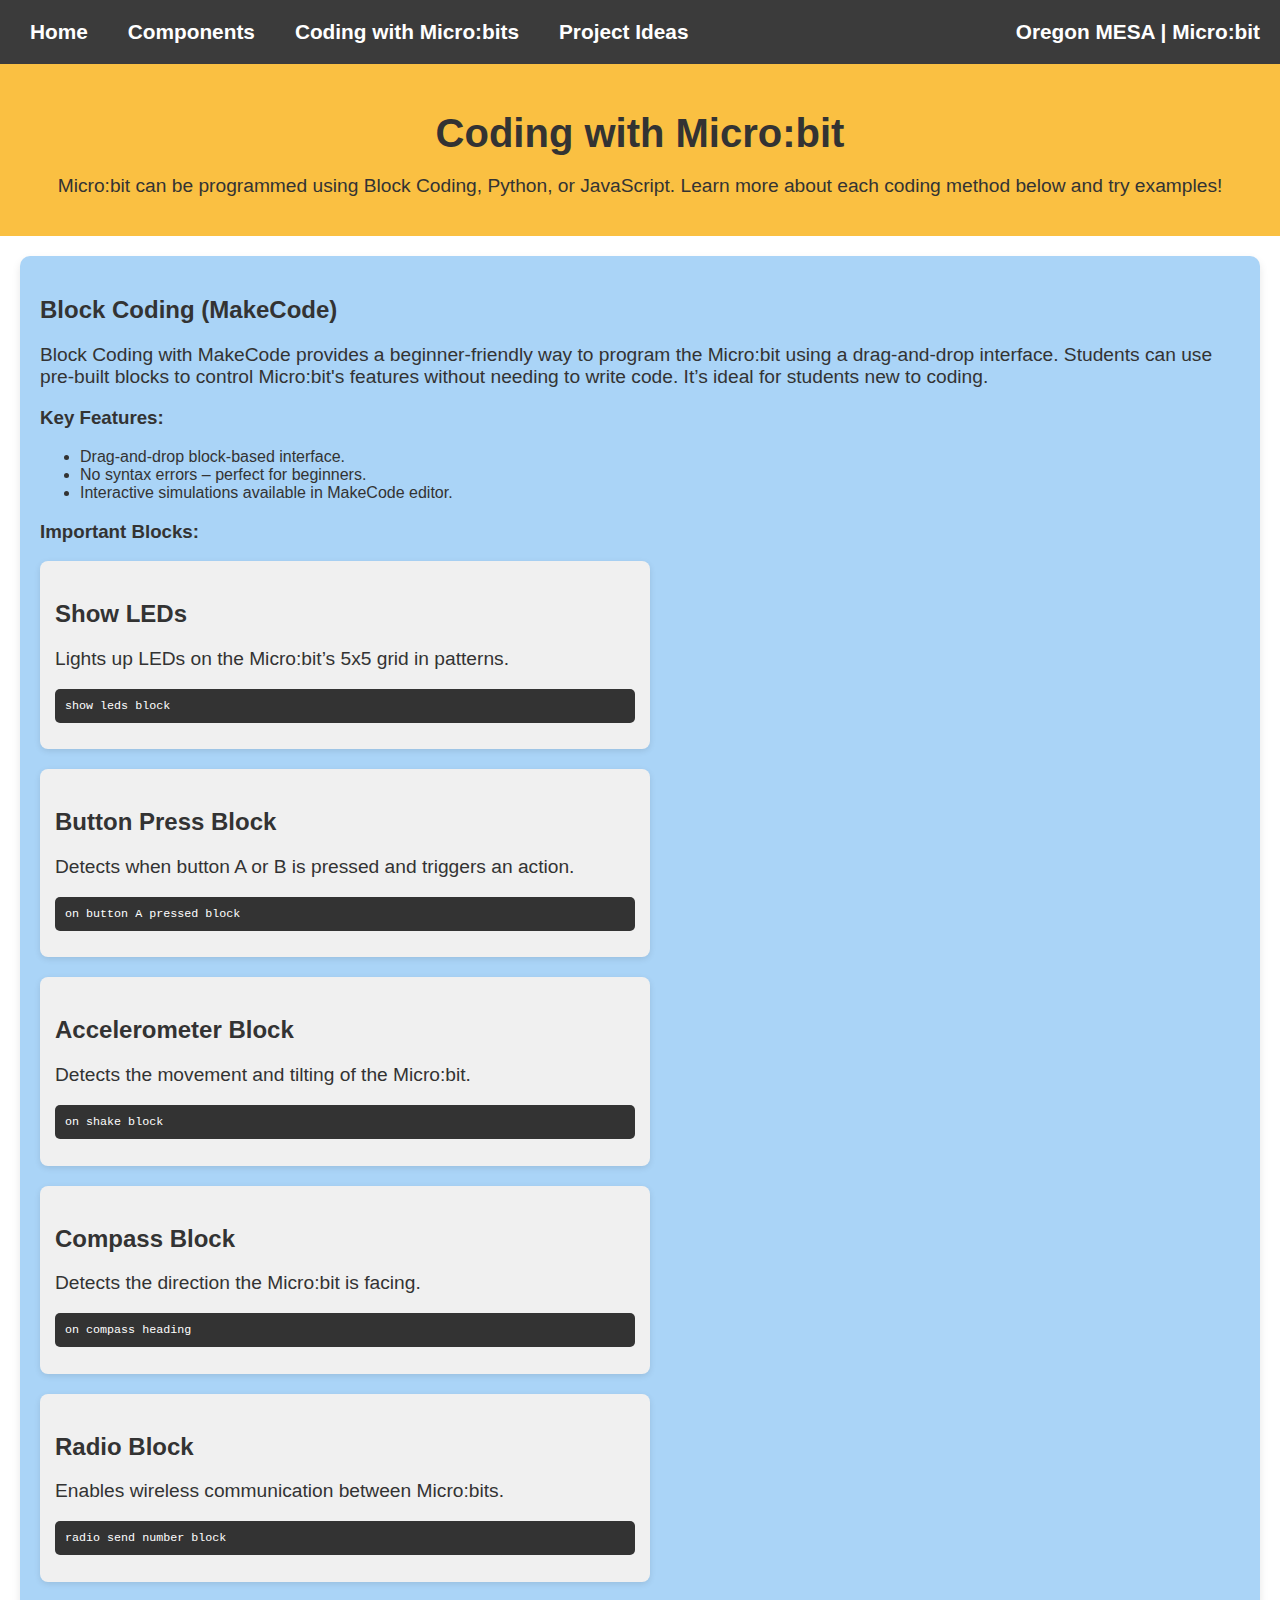
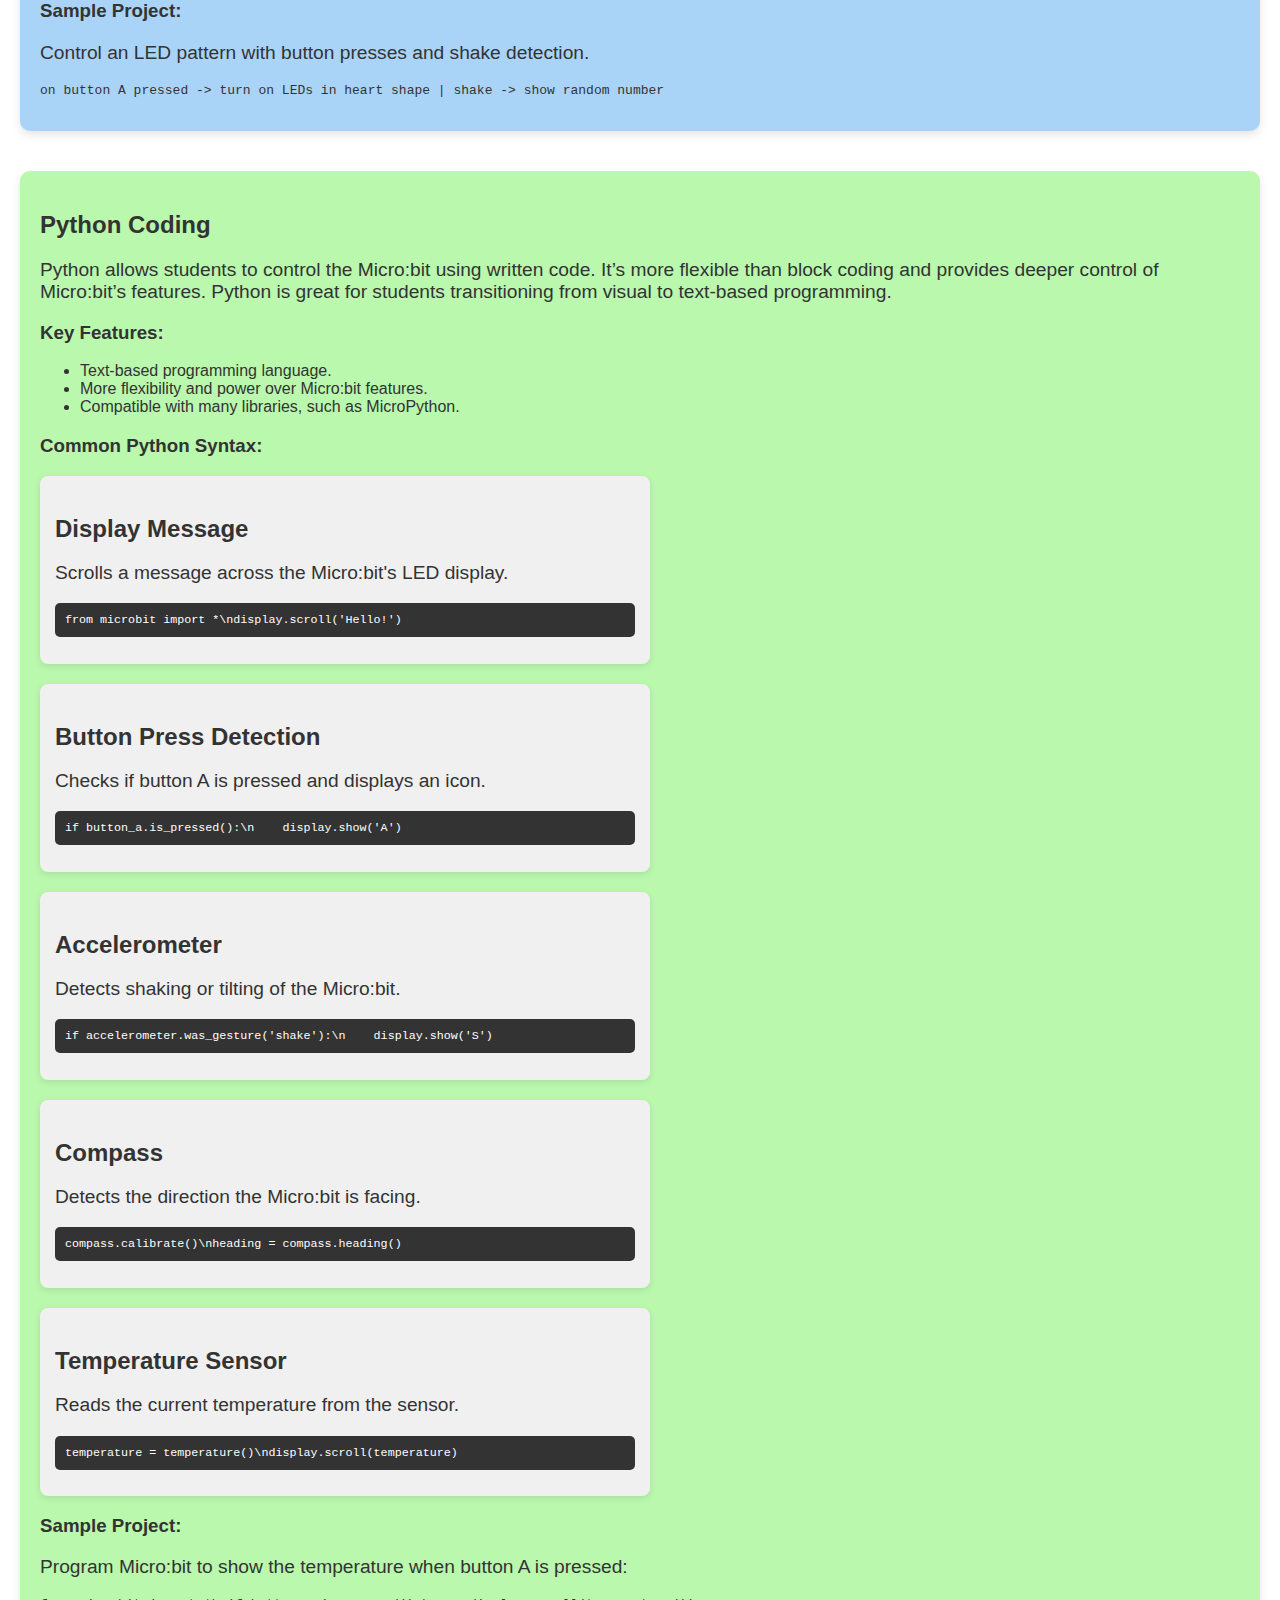
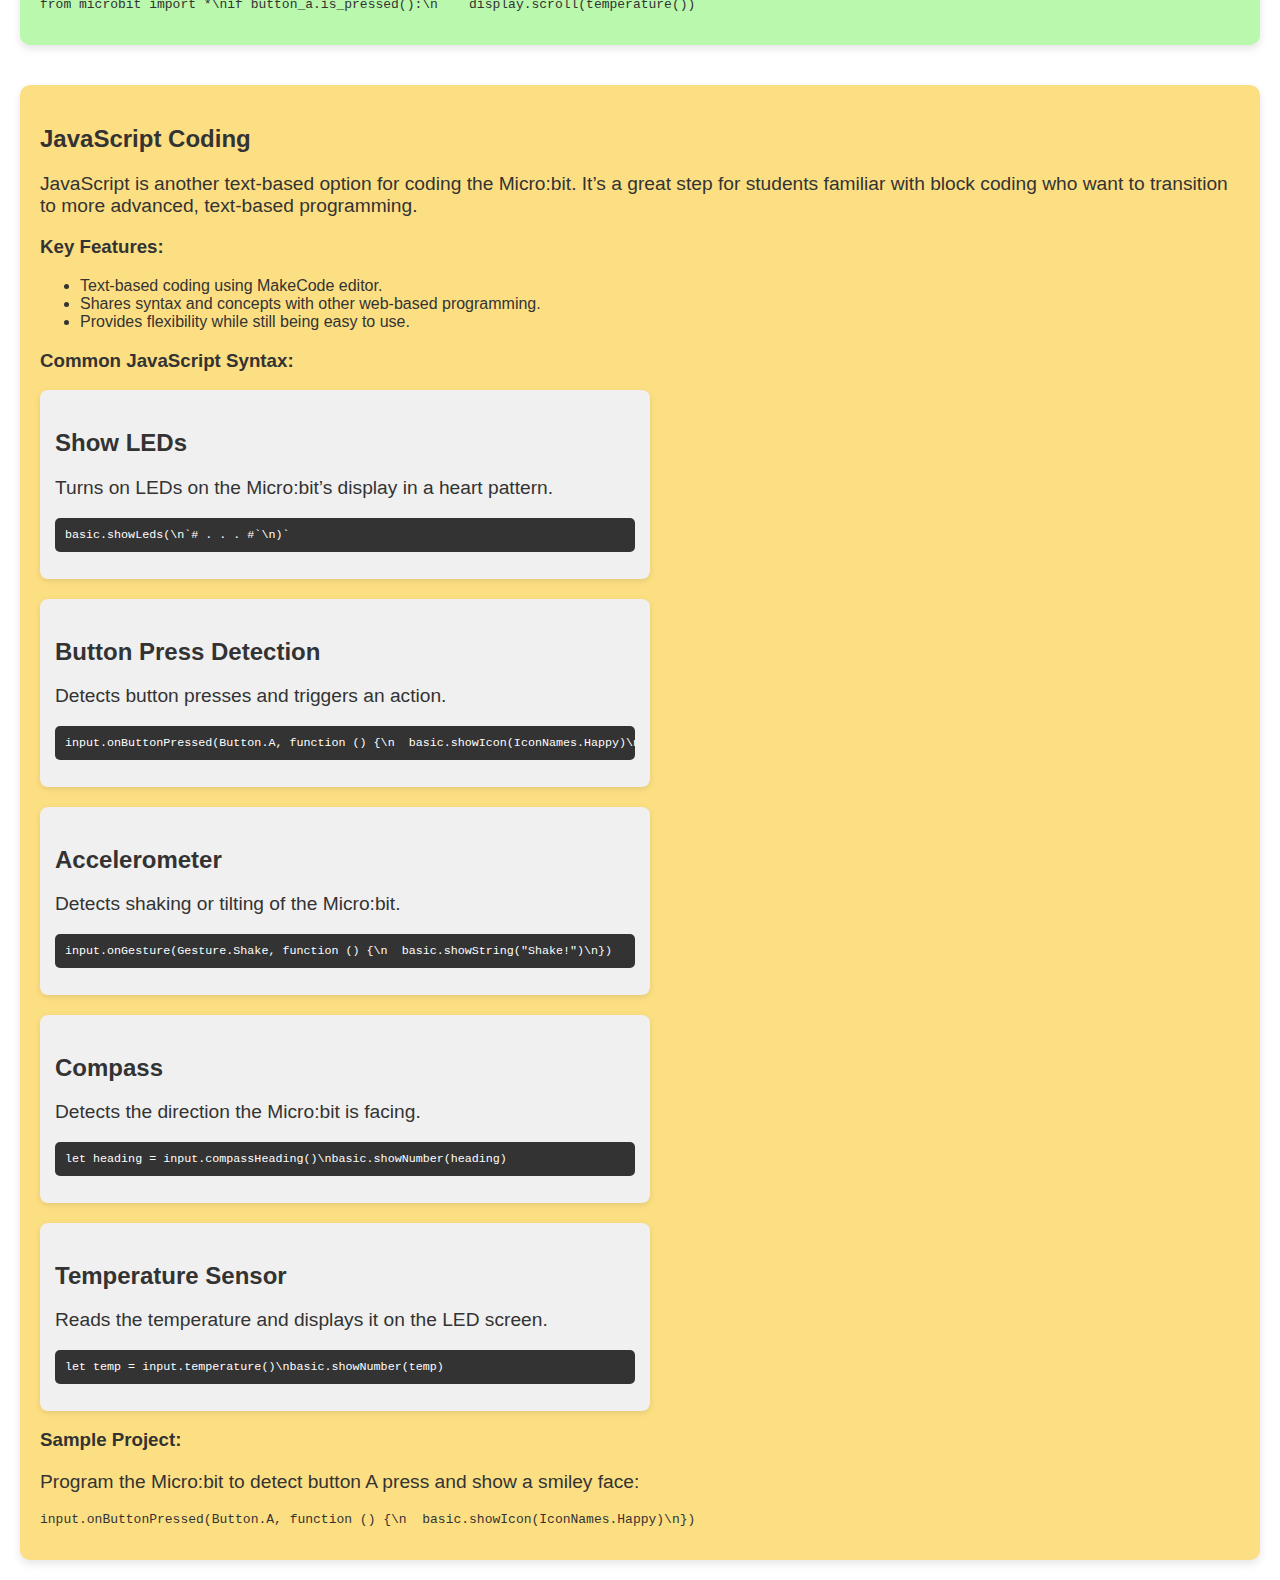
==== coding.html @ dca7b8fa "Version-1 microbit website release" ====
<!DOCTYPE html>
<html lang="en">
<head>
    <meta charset="UTF-8">
    <meta name="viewport" content="width=device-width, initial-scale=1.0">
    <title>Micro:bit Coding</title>
    <link rel="stylesheet" href="styles/style.css">
</head>
<body>

    <!-- Navigation Bar -->
    <nav>
        <ul>
            <li><a href="index.html">Home</a></li>
            <li><a href="components.html">Components</a></li>
            <li><a href="coding.html">Coding with Micro:bits</a></li>
            <li><a href="projects.html">Project Ideas</a></li>
        </ul>
        <div class="brand">
            <span>Oregon MESA | Micro:bit</span>
        </div>
    </nav>

    <!-- Hero Section for Coding Introduction -->
    <header class="coding-hero">
        <h1>Coding with Micro:bit</h1>
        <p>Micro:bit can be programmed using Block Coding, Python, or JavaScript. Learn more about each coding method below and try examples!</p>
    </header>

    <!-- Coding Sections -->
    <section id="coding-sections">

        <!-- Block Coding Section -->
        <div class="coding-section block-coding">
            <h2>Block Coding (MakeCode)</h2>
            <p>Block Coding with MakeCode provides a beginner-friendly way to program the Micro:bit using a drag-and-drop interface. Students can use pre-built blocks to control Micro:bit's features without needing to write code. It’s ideal for students new to coding.</p>
            <h3>Key Features:</h3>
            <ul>
                <li>Drag-and-drop block-based interface.</li>
                <li>No syntax errors – perfect for beginners.</li>
                <li>Interactive simulations available in MakeCode editor.</li>
            </ul>
            <h3>Important Blocks:</h3>
            <div class="syntax-examples">
                <div class="syntax-card">
                    <h3>Show LEDs</h3>
                    <p>Lights up LEDs on the Micro:bit’s 5x5 grid in patterns.</p>
                    <pre><code>show leds block</code></pre>
                </div>
                <div class="syntax-card">
                    <h3>Button Press Block</h3>
                    <p>Detects when button A or B is pressed and triggers an action.</p>
                    <pre><code>on button A pressed block</code></pre>
                </div>
                <div class="syntax-card">
                    <h3>Accelerometer Block</h3>
                    <p>Detects the movement and tilting of the Micro:bit.</p>
                    <pre><code>on shake block</code></pre>
                </div>
                <div class="syntax-card">
                    <h3>Compass Block</h3>
                    <p>Detects the direction the Micro:bit is facing.</p>
                    <pre><code>on compass heading</code></pre>
                </div>
                <div class="syntax-card">
                    <h3>Radio Block</h3>
                    <p>Enables wireless communication between Micro:bits.</p>
                    <pre><code>radio send number block</code></pre>
                </div>
            </div>
            <h3>Sample Project:</h3>
            <p>Control an LED pattern with button presses and shake detection.</p>
            <pre><code>on button A pressed -> turn on LEDs in heart shape | shake -> show random number</code></pre>
        </div>

        <!-- Python Section -->
        <div class="coding-section python-coding">
            <h2>Python Coding</h2>
            <p>Python allows students to control the Micro:bit using written code. It’s more flexible than block coding and provides deeper control of Micro:bit’s features. Python is great for students transitioning from visual to text-based programming.</p>
            <h3>Key Features:</h3>
            <ul>
                <li>Text-based programming language.</li>
                <li>More flexibility and power over Micro:bit features.</li>
                <li>Compatible with many libraries, such as MicroPython.</li>
            </ul>
            <h3>Common Python Syntax:</h3>
            <div class="syntax-examples">
                <div class="syntax-card">
                    <h3>Display Message</h3>
                    <p>Scrolls a message across the Micro:bit's LED display.</p>
                    <pre><code>from microbit import *\ndisplay.scroll('Hello!')</code></pre>
                </div>
                <div class="syntax-card">
                    <h3>Button Press Detection</h3>
                    <p>Checks if button A is pressed and displays an icon.</p>
                    <pre><code>if button_a.is_pressed():\n    display.show('A')</code></pre>
                </div>
                <div class="syntax-card">
                    <h3>Accelerometer</h3>
                    <p>Detects shaking or tilting of the Micro:bit.</p>
                    <pre><code>if accelerometer.was_gesture('shake'):\n    display.show('S')</code></pre>
                </div>
                <div class="syntax-card">
                    <h3>Compass</h3>
                    <p>Detects the direction the Micro:bit is facing.</p>
                    <pre><code>compass.calibrate()\nheading = compass.heading()</code></pre>
                </div>
                <div class="syntax-card">
                    <h3>Temperature Sensor</h3>
                    <p>Reads the current temperature from the sensor.</p>
                    <pre><code>temperature = temperature()\ndisplay.scroll(temperature)</code></pre>
                </div>
            </div>
            <h3>Sample Project:</h3>
            <p>Program Micro:bit to show the temperature when button A is pressed:</p>
            <pre><code>from microbit import *\nif button_a.is_pressed():\n    display.scroll(temperature())</code></pre>
        </div>

        <!-- JavaScript Section -->
        <div class="coding-section js-coding">
            <h2>JavaScript Coding</h2>
            <p>JavaScript is another text-based option for coding the Micro:bit. It’s a great step for students familiar with block coding who want to transition to more advanced, text-based programming.</p>
            <h3>Key Features:</h3>
            <ul>
                <li>Text-based coding using MakeCode editor.</li>
                <li>Shares syntax and concepts with other web-based programming.</li>
                <li>Provides flexibility while still being easy to use.</li>
            </ul>
            <h3>Common JavaScript Syntax:</h3>
            <div class="syntax-examples">
                <div class="syntax-card">
                    <h3>Show LEDs</h3>
                    <p>Turns on LEDs on the Micro:bit’s display in a heart pattern.</p>
                    <pre><code>basic.showLeds(\n`# . . . #`\n)`</code></pre>
                </div>
                <div class="syntax-card">
                    <h3>Button Press Detection</h3>
                    <p>Detects button presses and triggers an action.</p>
                    <pre><code>input.onButtonPressed(Button.A, function () {\n  basic.showIcon(IconNames.Happy)\n})</code></pre>
                </div>
                <div class="syntax-card">
                    <h3>Accelerometer</h3>
                    <p>Detects shaking or tilting of the Micro:bit.</p>
                    <pre><code>input.onGesture(Gesture.Shake, function () {\n  basic.showString("Shake!")\n})</code></pre>
                </div>
                <div class="syntax-card">
                    <h3>Compass</h3>
                    <p>Detects the direction the Micro:bit is facing.</p>
                    <pre><code>let heading = input.compassHeading()\nbasic.showNumber(heading)</code></pre>
                </div>
                <div class="syntax-card">
                    <h3>Temperature Sensor</h3>
                    <p>Reads the temperature and displays it on the LED screen.</p>
                    <pre><code>let temp = input.temperature()\nbasic.showNumber(temp)</code></pre>
                </div>
            </div>
            <h3>Sample Project:</h3>
            <p>Program the Micro:bit to detect button A press and show a smiley face:</p>
            <pre><code>input.onButtonPressed(Button.A, function () {\n  basic.showIcon(IconNames.Happy)\n})</code></pre>
        </div>

    </section>

    <script src="scripts/script.js"></script>
</body>
</html>
---- styles/style.css ----
/* Global Styles */
body {
    font-family: 'Comic Sans MS', sans-serif;
    /* background-image: url('images/background-image.jpg');
    background-size: cover; */
    background-position: center;
    background-attachment: fixed; /* Ensure background stays in place while scrolling */
    margin: 0;
    padding: 0;
    color: #333;
}

.background-image {
    background-image: url('images/background-image.jpg');
    background-size: cover;
    background-position: center;
    background-repeat: no-repeat;
    background-attachment: fixed;
    width: 100%;
    height: 100vh;
    position: absolute;
    top: 0;
    left: 0;
    z-index: -1;
    opacity: 0.7; /* Make the background image slightly transparent */
}


/* Navigation Bar Styles */
nav {
    background-color: #3b3b3b;
    padding: 20px;
    display: flex;
    justify-content: space-between;
    align-items: center;
}

nav ul {
    list-style: none;
    margin: 0;
    padding: 0;
    display: flex;
}

nav ul li {
    margin-right: 20px;
}

nav ul li a {
    color: rgb(255, 255, 255);
    text-decoration: none;
    font-weight: bold;
    padding: 10px;
    font-size: 1.3em;
}

nav ul li a:hover {
    background-color: rgb(131, 132, 134);
    border-radius: 5px;
}

.brand {
    color: white;
    font-weight: bold;
    font-size: 1.3em;
}

/* Slideshow container */
.slideshow-container {
    position: relative;
    max-width: 100%;
    height: 400px;
    margin: auto;
    overflow: hidden; /* Hide overflow for scrolling effect */
    background-color: #000;
}

.mySlides {
    display: none; /* Hide all slides initially */
    position: absolute;
    width: 100%;
    height: 100%;
    transition: transform 1s ease; /* Smooth sliding transition */
}

.mySlides img {
    width: 100%;
    height: 100%;
    object-fit: cover;
}

.text {
    color: white;
    font-size: 2em;
    position: absolute;
    bottom: 40px;
    left: 20px;
    z-index: 10;
}

/* Dot indicators */
.dot {
    height: 15px;
    width: 15px;
    margin: 0 2px;
    background-color: #bbb;
    border-radius: 50%;
    display: inline-block;
    transition: background-color 0.6s ease;
}

.active {
    background-color: #717171;
}

/* Zig-Zag Card Style */
#microbit-info {
    padding: 50px 20px;
}

.info-card {
    display: flex;
    justify-content: space-between;
    align-items: center;
    background-color: #fff;
    box-shadow: 0 4px 8px rgba(0, 0, 0, 0.1);
    margin: 40px auto;
    padding: 30px;
    background-color: #f37019;
    border-radius: 10px;
    transition: transform 0.3s ease, box-shadow 0.3s ease;
    width: 60%; /* Reduce the width of the cards */
    max-width: 1200px;
}

.info-card:hover {
    transform: translateY(-10px);
    box-shadow: 0 8px 16px rgba(0, 0, 0, 0.2);
}

/* Alternate Layout for Zig-Zag Effect */
.zigzag-left .info-image {
    order: 1;
}

.zigzag-right .info-image {
    order: 2;
}

.info-image img {
    width: 300px;
    height: auto;
    border-radius: 10px;
    box-shadow: 0 4px 8px rgba(0, 0, 0, 0.1);
}

.info-text {
    flex: 1;
    padding: 0 20px;
}

.info-text h2 {
    font-family: 'Pacifico', cursive;
    font-size: 2.2em;
    color: #fcfcfc;
    margin-bottom: 10px;
}

.info-text p {
    font-size: 1.5em;
    color: #fffbfb;
    line-height: 1.5em;
}

/* Responsive Design */
@media (max-width: 768px) {
    .info-card {
        flex-direction: column;
        text-align: center;
    }

    .info-image img {
        margin-bottom: 20px;
        width: 100%;
        max-width: 300px;
    }

    .card-container {
        flex-direction: column;
        align-items: center;
    }
}

/* Card Container Styles */
.card-container {
    display: flex;
    flex-wrap: wrap;
    justify-content: space-evenly;
    margin: 20px;
}

/* Card Styles */

header {
    text-align: center;
    padding: 20px;
    background-color: #fac042;
}

h1 {
    font-size: 2.5em;
    margin-bottom: 10px;
}

p {
    font-size: 1.2em;
}
.card {
    width: 470px;
    height: 450px;
    perspective: 1000px;
    margin: 15px;
    cursor: pointer;
}

.card-inner {
    position: relative;
    width: 100%;
    height: 100%;
    transform-style: preserve-3d;
    transition: transform 0.6s;
}

.card:hover .card-inner {
    transform: rotateY(180deg);
}

/* Front and Back of the Card */
.card-front, .card-back {
    position: absolute;
    width: 100%;
    height: 100%;
    backface-visibility: hidden;
    border-radius: 10px;
    box-shadow: 0 4px 8px rgba(0, 0, 0, 0.2);
    display: flex;
    justify-content: center;
    align-items: center;
    text-align: center;
    background-color: white;
}

.card-front img {
    width: 100%;
    height: 100%;
    object-fit: cover;
    border-radius: 10px;
}

.card-back {
    background-color: #fac042; /* Green background */
    color: rgb(8, 8, 8);
    transform: rotateY(180deg); /* Flip the card on Y-axis */
    padding: 20px; /* Add padding */
    box-sizing: border-box; /* Make padding inside the box */
    display: flex;
    flex-direction: column; /* Stack items vertically */
    justify-content: flex-start; /* Align content to the top */
    align-items: center; /* Center horizontally */
    text-align: center; /* Center text */
}

.card-back h2 {
    font-size: 1.8em; /* Size for the component title */
    margin-bottom: 10px; /* Space below the title */
}

.card-back p {
    font-size: 1.2em; /* Size for the component description */
    line-height: 1.5em; /* Line height for readability */
}

/* Coding Sections */
#coding-sections {
    padding: 20px;
    display: flex;
    flex-direction: column;
    gap: 40px;
}

/* Block Coding Section with Pastel Blue */
.block-coding {
    background-color: #aad4f7; /* Light pastel blue */
    padding: 20px;
    border-radius: 10px;
    box-shadow: 0 4px 8px rgba(0, 0, 0, 0.1);
    transition: transform 0.3s ease;
}

/* Python Coding Section with Pastel Green */
.python-coding {
    background-color: #b9f8ad; /* Light pastel green */
    padding: 20px;
    border-radius: 10px;
    box-shadow: 0 4px 8px rgba(0, 0, 0, 0.1);
    transition: transform 0.3s ease;
}

/* JavaScript Coding Section with Pastel Yellow */
.js-coding {
    background-color: #fddf83; /* Light pastel yellow */
    padding: 20px;
    border-radius: 10px;
    box-shadow: 0 4px 8px rgba(0, 0, 0, 0.1);
    transition: transform 0.3s ease;
}

/* Hover Effect for Section Cards */
.coding-section:hover {
    transform: translateY(-10px);
    box-shadow: 0 6px 12px rgba(0, 0, 0, 0.15);
}

/* Syntax Examples */
.syntax-examples {
    display: flex;
    gap: 20px;
    flex-wrap: wrap;
}

.syntax-card {
    background-color: #f0f0f0;
    padding: 15px;
    border-radius: 8px;
    width: calc(50% - 20px);
    box-shadow: 0 2px 6px rgba(0, 0, 0, 0.1);
    transition: transform 0.3s ease;
}

.syntax-card:hover {
    transform: translateY(-5px);
}

.syntax-card h3 {
    font-size: 1.5em;
    margin-bottom: 10px;
}

.syntax-card pre {
    background-color: #333;
    color: #fff;
    padding: 10px;
    border-radius: 5px;
    font-size: 0.9em;
    overflow-x: auto;
}

/* Responsive Design */
@media (max-width: 768px) {
    .syntax-card {
        width: 100%;
    }
}

/* Projects Page Styles */
.projects-hero {
    background-color: #0c56aa;
    color: white;
    text-align: center;
    padding: 40px 20px;
    margin-bottom: 20px;
}

#projects {
    display: flex;
    flex-direction: column;
    gap: 20px;
    padding: 20px;
}

/* Project Cards with Pastel Colors */
.project-card {
    padding: 20px;
    border-radius: 10px;
    box-shadow: 0 4px 8px rgba(0, 0, 0, 0.1);
}

/* Each Project Card with a Different Pastel Color */
.project-card:nth-child(1) {
    background-color: #fabedf; /* Light Pastel Blue */
}

.project-card:nth-child(2) {
    background-color: #f5f584; /* Light Pastel Yellow */
}

.project-card:nth-child(3) {
    background-color: #cfeca9; /* Light Pastel Green */
}

.project-card:nth-child(4) {
    background-color: #a2cff7; /* Light Pastel Pink */
}

.project-card:nth-child(5) {
    background-color: #f0bceb; /* Light Pastel Blue */
}

.project-card:nth-child(6) {
    background-color: #f8df95; /* Light Pastel Yellow */
}

.project-card:nth-child(7) {
    background-color: #cefac6; /* Light Pastel Green */
}

.project-card:nth-child(8) {
    background-color: #f7b8b8; /* Light Pastel Red */
}

.project-card h2 {
    font-size: 1.8em;
    margin-bottom: 10px;
}

.project-card p {
    font-size: 1.2em;
}

/* Additional Project Ideas Section */
#more-projects {
    text-align: center;
    margin-top: 20px;
    padding: 40px;
}

#more-projects h2 {
    font-size: 2em;
    margin-bottom: 10px;
}

#more-projects p {
    font-size: 1.2em;
}

#more-projects a {
    color: #4CAF50;
    text-decoration: none;
    font-weight: bold;
}

#more-projects a:hover {
    text-decoration: underline;
}
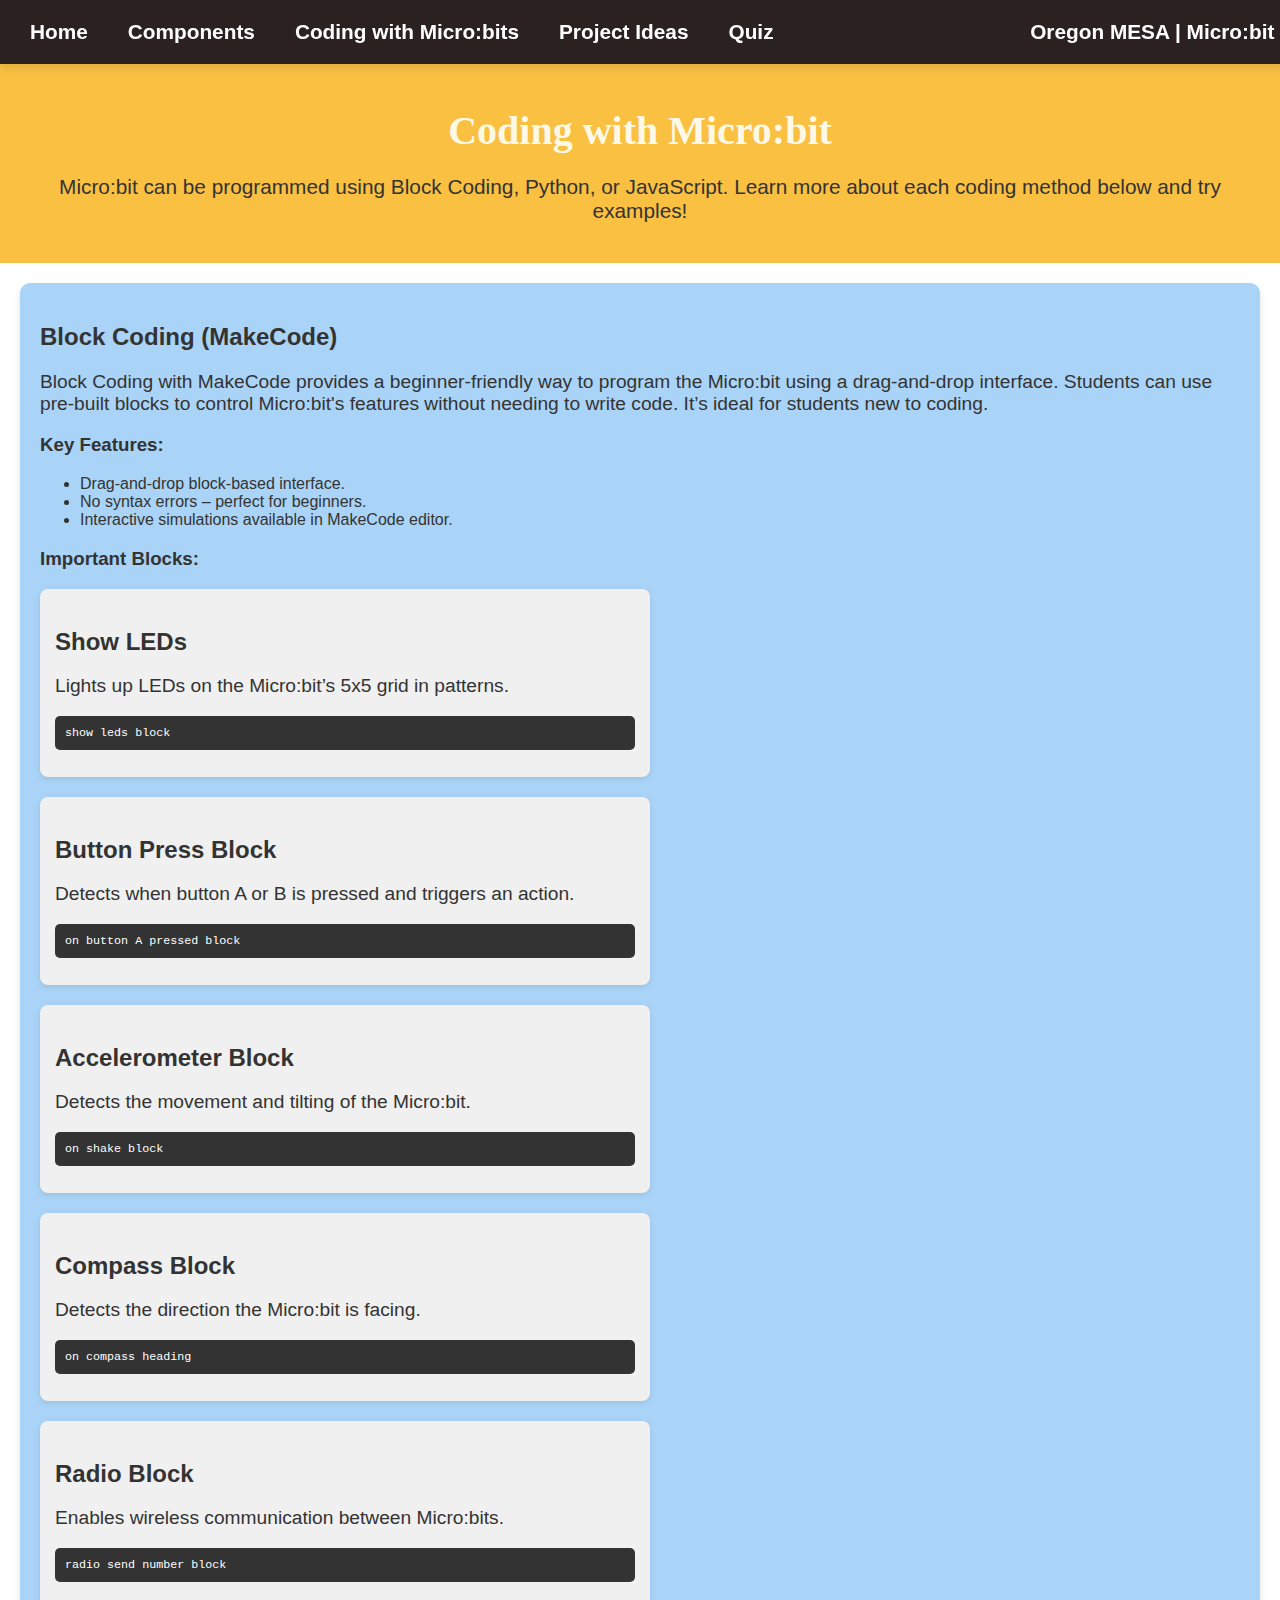
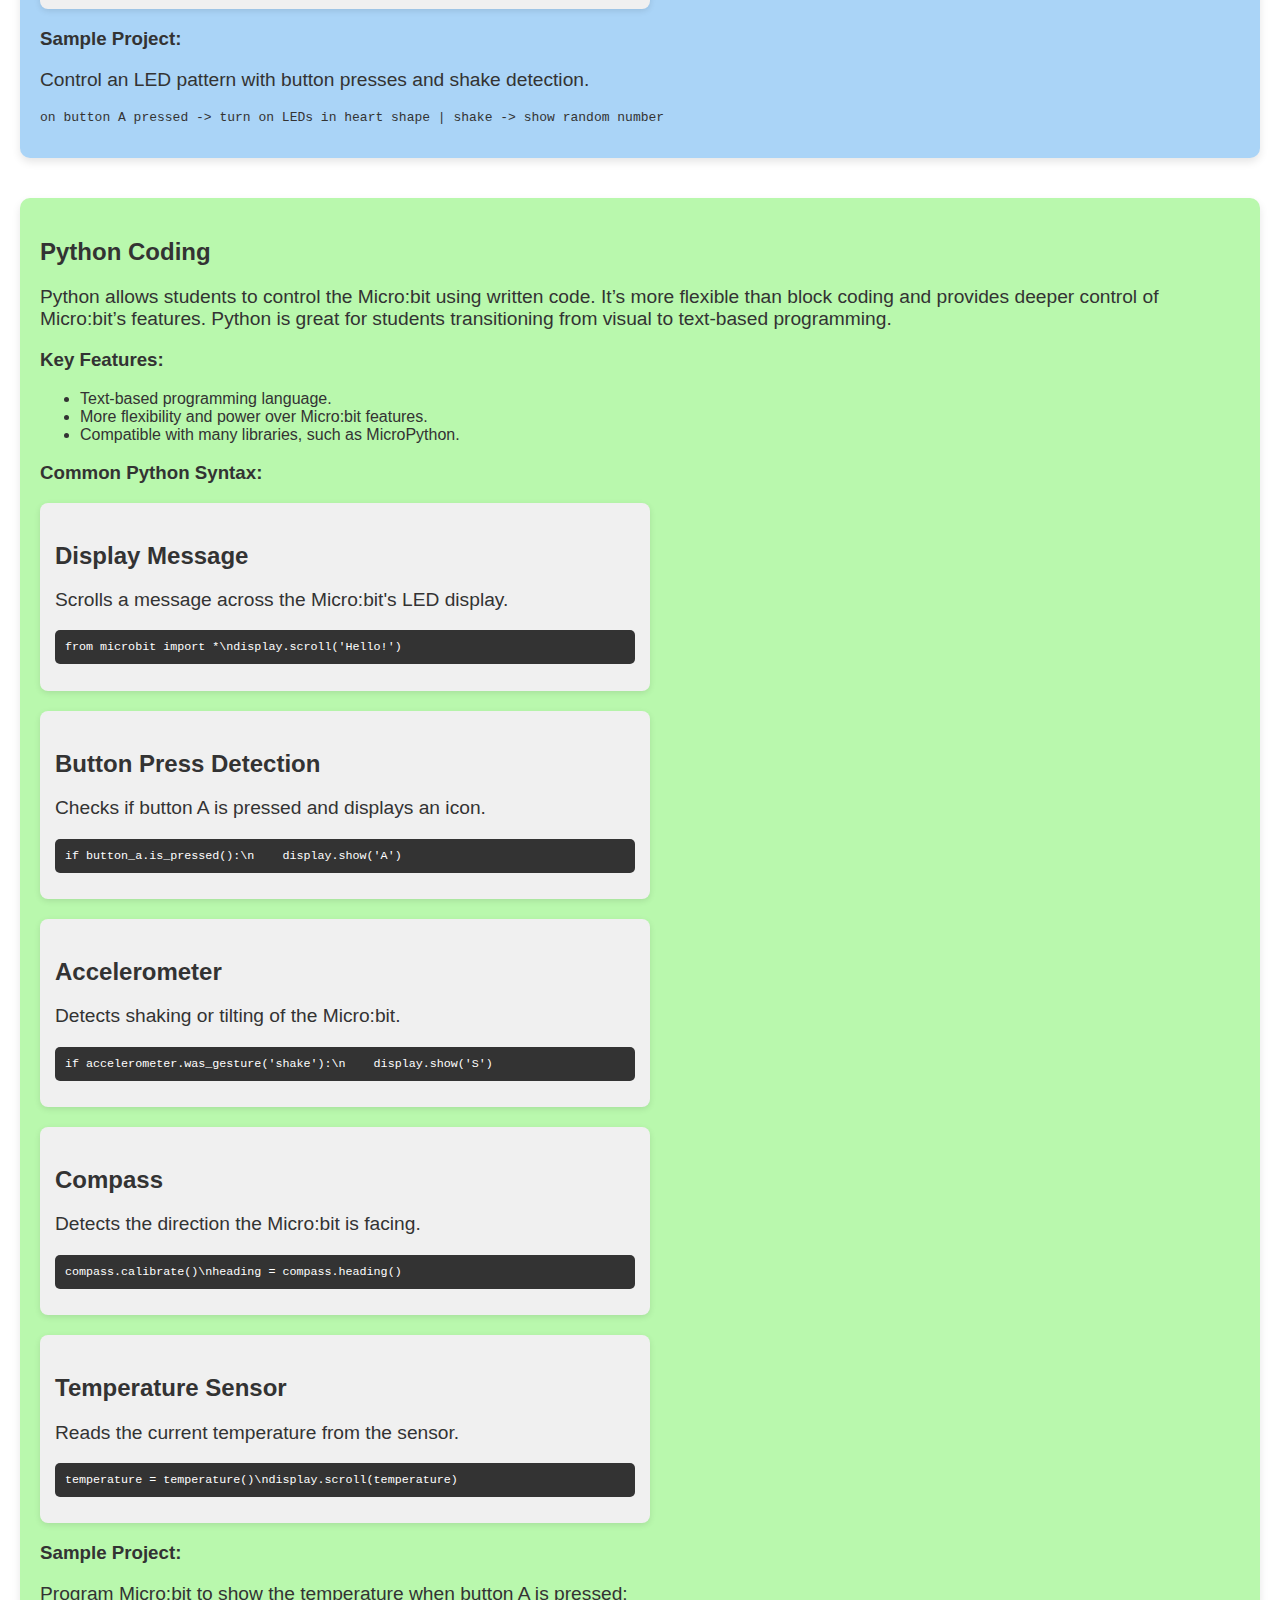
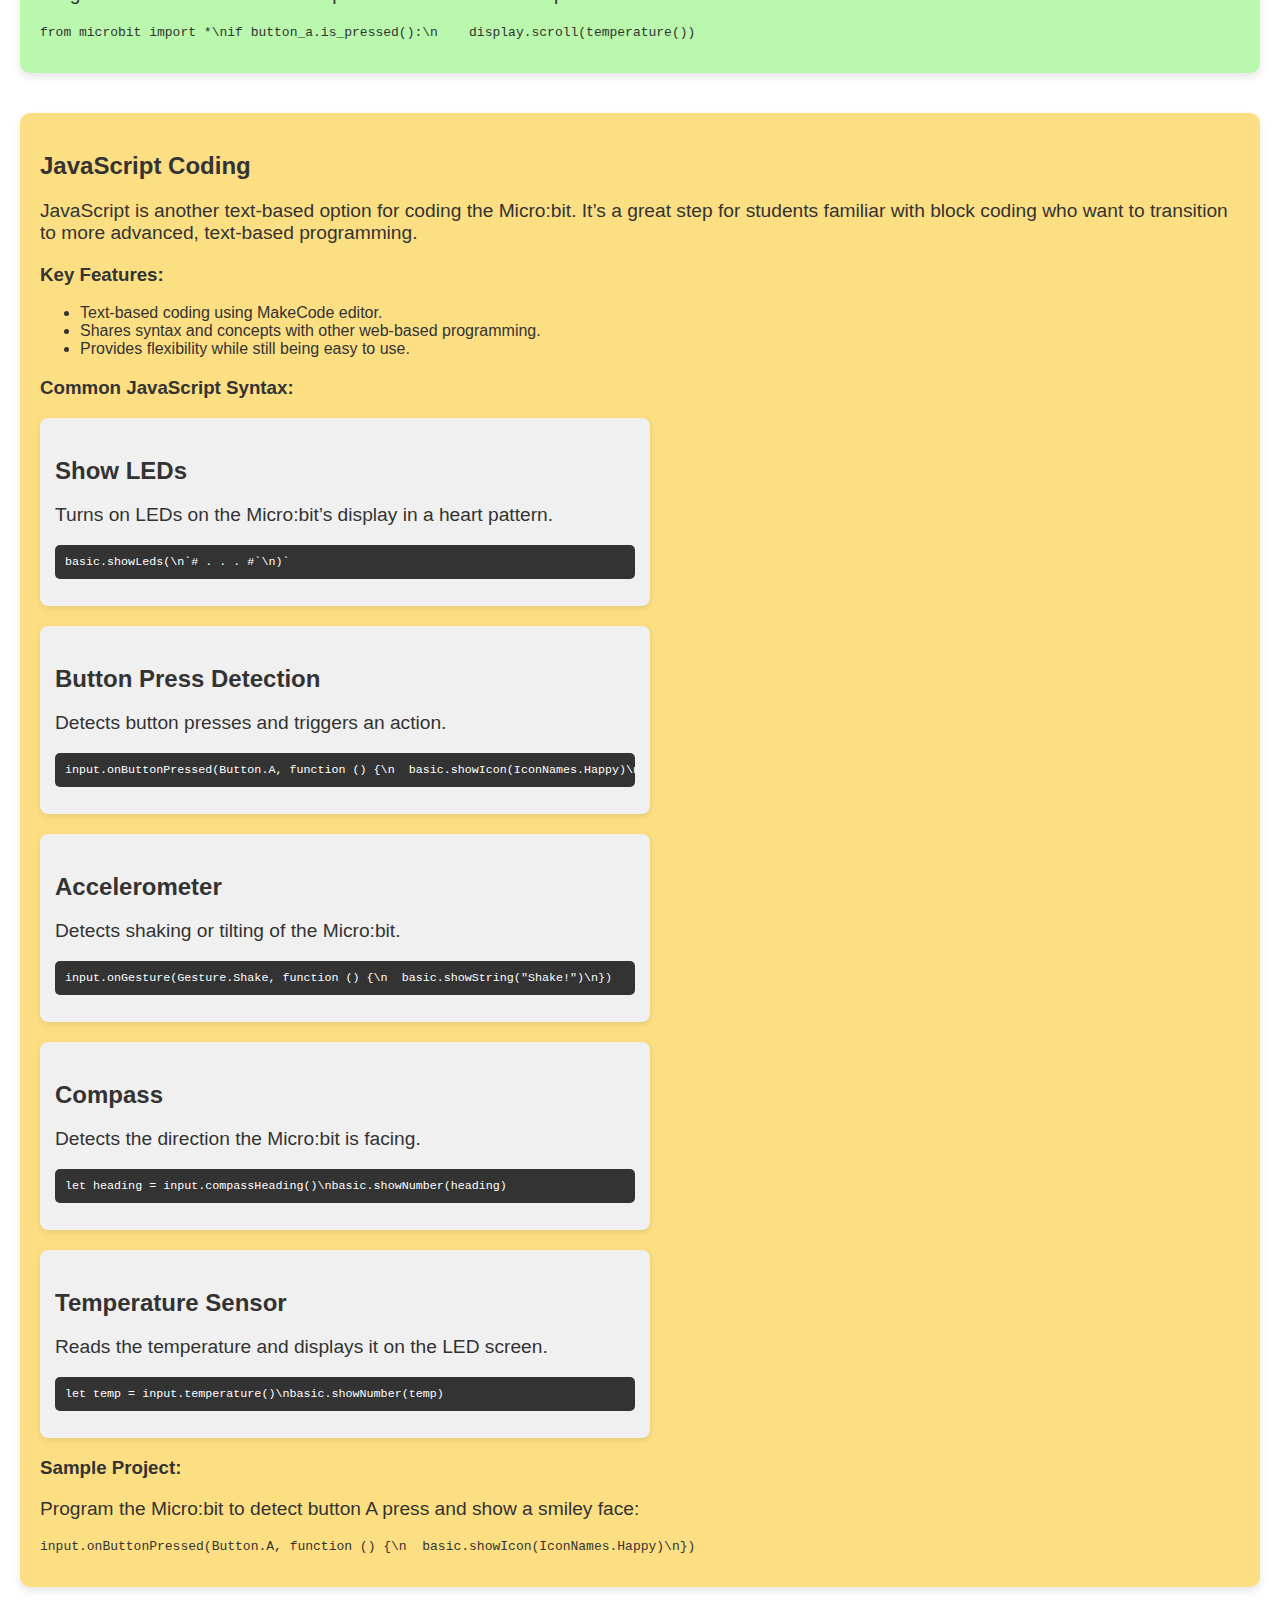
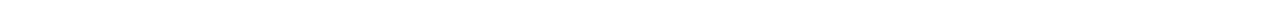
==== commit 2bec7095: "Added quiz page" ====
--- a/coding.html
+++ b/coding.html
@@ -15,6 +15,7 @@
             <li><a href="components.html">Components</a></li>
             <li><a href="coding.html">Coding with Micro:bits</a></li>
             <li><a href="projects.html">Project Ideas</a></li>
+            <li><a href="quiz.html">Quiz</a></li>
         </ul>
         <div class="brand">
             <span>Oregon MESA | Micro:bit</span>
@@ -161,6 +162,6 @@
 
     </section>
 
-    <script src="scripts/script.js"></script>
+    <script src="scripts/coding.js"></script>
 </body>
 </html>
--- a/styles/style.css
+++ b/styles/style.css
@@ -1,10 +1,7 @@
-/* Global Styles */
 body {
     font-family: 'Comic Sans MS', sans-serif;
-    /* background-image: url('images/background-image.jpg');
-    background-size: cover; */
     background-position: center;
-    background-attachment: fixed; /* Ensure background stays in place while scrolling */
+    background-attachment: fixed;
     margin: 0;
     padding: 0;
     color: #333;
@@ -22,17 +19,21 @@
     top: 0;
     left: 0;
     z-index: -1;
-    opacity: 0.7; /* Make the background image slightly transparent */
-}
-
-
-/* Navigation Bar Styles */
+    opacity: 0.7;
+}
+
+
 nav {
-    background-color: #3b3b3b;
+    background-color: #2b2121;
     padding: 20px;
     display: flex;
     justify-content: space-between;
     align-items: center;
+    position : fixed;
+    top : 0;
+    width : 98%;
+    z-index : 1000;
+    box-shadow: 0 4px 8px rgba(0, 0, 0, 0.1);
 }
 
 nav ul {
@@ -54,6 +55,10 @@
     font-size: 1.3em;
 }
 
+body {
+    margin-top: 60px;
+}
+
 nav ul li a:hover {
     background-color: rgb(131, 132, 134);
     border-radius: 5px;
@@ -65,22 +70,21 @@
     font-size: 1.3em;
 }
 
-/* Slideshow container */
 .slideshow-container {
     position: relative;
     max-width: 100%;
     height: 400px;
     margin: auto;
-    overflow: hidden; /* Hide overflow for scrolling effect */
+    overflow: hidden; 
     background-color: #000;
 }
 
 .mySlides {
-    display: none; /* Hide all slides initially */
+    display: none;
     position: absolute;
     width: 100%;
     height: 100%;
-    transition: transform 1s ease; /* Smooth sliding transition */
+    transition: transform 1s ease; 
 }
 
 .mySlides img {
@@ -98,7 +102,6 @@
     z-index: 10;
 }
 
-/* Dot indicators */
 .dot {
     height: 15px;
     width: 15px;
@@ -106,16 +109,15 @@
     background-color: #bbb;
     border-radius: 50%;
     display: inline-block;
-    transition: background-color 0.6s ease;
+    transition: background-color 0.4s ease;
 }
 
 .active {
     background-color: #717171;
 }
 
-/* Zig-Zag Card Style */
 #microbit-info {
-    padding: 50px 20px;
+    padding: 30px 20px;
 }
 
 .info-card {
@@ -129,7 +131,7 @@
     background-color: #f37019;
     border-radius: 10px;
     transition: transform 0.3s ease, box-shadow 0.3s ease;
-    width: 60%; /* Reduce the width of the cards */
+    width: 60%;
     max-width: 1200px;
 }
 
@@ -138,7 +140,6 @@
     box-shadow: 0 8px 16px rgba(0, 0, 0, 0.2);
 }
 
-/* Alternate Layout for Zig-Zag Effect */
 .zigzag-left .info-image {
     order: 1;
 }
@@ -172,26 +173,6 @@
     line-height: 1.5em;
 }
 
-/* Responsive Design */
-@media (max-width: 768px) {
-    .info-card {
-        flex-direction: column;
-        text-align: center;
-    }
-
-    .info-image img {
-        margin-bottom: 20px;
-        width: 100%;
-        max-width: 300px;
-    }
-
-    .card-container {
-        flex-direction: column;
-        align-items: center;
-    }
-}
-
-/* Card Container Styles */
 .card-container {
     display: flex;
     flex-wrap: wrap;
@@ -199,8 +180,6 @@
     margin: 20px;
 }
 
-/* Card Styles */
-
 header {
     text-align: center;
     padding: 20px;
@@ -215,12 +194,14 @@
 p {
     font-size: 1.2em;
 }
+
 .card {
     width: 470px;
     height: 450px;
     perspective: 1000px;
     margin: 15px;
     cursor: pointer;
+    position: relative;
 }
 
 .card-inner {
@@ -235,7 +216,6 @@
     transform: rotateY(180deg);
 }
 
-/* Front and Back of the Card */
 .card-front, .card-back {
     position: absolute;
     width: 100%;
@@ -254,33 +234,44 @@
     width: 100%;
     height: 100%;
     object-fit: cover;
+    opacity: 0.5; 
     border-radius: 10px;
 }
 
+.card-front h2 {
+    position: absolute;
+    top: 50%;
+    left: 50%;
+    transform: translate(-50%, -50%);
+    font-size: 3em;
+    color: #080808;
+    text-shadow: 2px 2px 5px rgba(255, 255, 255, 0.7);  
+    z-index: 2;
+}
+
 .card-back {
-    background-color: #fac042; /* Green background */
+    background-color: #fac042;
     color: rgb(8, 8, 8);
-    transform: rotateY(180deg); /* Flip the card on Y-axis */
-    padding: 20px; /* Add padding */
-    box-sizing: border-box; /* Make padding inside the box */
+    transform: rotateY(180deg); 
+    padding: 20px;
+    box-sizing: border-box;
     display: flex;
-    flex-direction: column; /* Stack items vertically */
-    justify-content: flex-start; /* Align content to the top */
-    align-items: center; /* Center horizontally */
-    text-align: center; /* Center text */
+    flex-direction: column;
+    justify-content: center;
+    align-items: center;
+    text-align: center;
 }
 
 .card-back h2 {
-    font-size: 1.8em; /* Size for the component title */
-    margin-bottom: 10px; /* Space below the title */
+    font-size: 1.8em;
+    margin-bottom: 10px;
 }
 
 .card-back p {
-    font-size: 1.2em; /* Size for the component description */
-    line-height: 1.5em; /* Line height for readability */
-}
-
-/* Coding Sections */
+    font-size: 1.6em;
+    line-height: 1.8em;
+}
+
 #coding-sections {
     padding: 20px;
     display: flex;
@@ -288,40 +279,30 @@
     gap: 40px;
 }
 
-/* Block Coding Section with Pastel Blue */
-.block-coding {
-    background-color: #aad4f7; /* Light pastel blue */
+.block-coding, .python-coding, .js-coding {
     padding: 20px;
     border-radius: 10px;
     box-shadow: 0 4px 8px rgba(0, 0, 0, 0.1);
     transition: transform 0.3s ease;
 }
 
-/* Python Coding Section with Pastel Green */
+.block-coding {
+    background-color: #aad4f7;
+}
+
 .python-coding {
-    background-color: #b9f8ad; /* Light pastel green */
-    padding: 20px;
-    border-radius: 10px;
-    box-shadow: 0 4px 8px rgba(0, 0, 0, 0.1);
-    transition: transform 0.3s ease;
-}
-
-/* JavaScript Coding Section with Pastel Yellow */
+    background-color: #b9f8ad;
+}
+
 .js-coding {
-    background-color: #fddf83; /* Light pastel yellow */
-    padding: 20px;
-    border-radius: 10px;
-    box-shadow: 0 4px 8px rgba(0, 0, 0, 0.1);
-    transition: transform 0.3s ease;
-}
-
-/* Hover Effect for Section Cards */
+    background-color: #fddf83;
+}
+
 .coding-section:hover {
     transform: translateY(-10px);
     box-shadow: 0 6px 12px rgba(0, 0, 0, 0.15);
 }
 
-/* Syntax Examples */
 .syntax-examples {
     display: flex;
     gap: 20px;
@@ -355,14 +336,6 @@
     overflow-x: auto;
 }
 
-/* Responsive Design */
-@media (max-width: 768px) {
-    .syntax-card {
-        width: 100%;
-    }
-}
-
-/* Projects Page Styles */
 .projects-hero {
     background-color: #0c56aa;
     color: white;
@@ -378,44 +351,42 @@
     padding: 20px;
 }
 
-/* Project Cards with Pastel Colors */
 .project-card {
     padding: 20px;
     border-radius: 10px;
     box-shadow: 0 4px 8px rgba(0, 0, 0, 0.1);
 }
 
-/* Each Project Card with a Different Pastel Color */
 .project-card:nth-child(1) {
-    background-color: #fabedf; /* Light Pastel Blue */
+    background-color: #fabedf;
 }
 
 .project-card:nth-child(2) {
-    background-color: #f5f584; /* Light Pastel Yellow */
+    background-color: #f5f584;
 }
 
 .project-card:nth-child(3) {
-    background-color: #cfeca9; /* Light Pastel Green */
+    background-color: #cfeca9; 
 }
 
 .project-card:nth-child(4) {
-    background-color: #a2cff7; /* Light Pastel Pink */
+    background-color: #a2cff7; 
 }
 
 .project-card:nth-child(5) {
-    background-color: #f0bceb; /* Light Pastel Blue */
+    background-color: #f0bceb;
 }
 
 .project-card:nth-child(6) {
-    background-color: #f8df95; /* Light Pastel Yellow */
+    background-color: #f8df95;
 }
 
 .project-card:nth-child(7) {
-    background-color: #cefac6; /* Light Pastel Green */
+    background-color: #cefac6;
 }
 
 .project-card:nth-child(8) {
-    background-color: #f7b8b8; /* Light Pastel Red */
+    background-color: #f7b8b8; 
 }
 
 .project-card h2 {
@@ -451,4 +422,418 @@
 
 #more-projects a:hover {
     text-decoration: underline;
+}
+
+main {
+    padding : 20px;
+    max-width:800px;
+    margin: 0 auto;
+    background-color: #717171;
+    border-radius:10px;
+    box-shadow:0 4px 8px rgba(0,0,0,0.1);
+}
+
+header h1{
+    font-family:'Pacifivo',cursive;
+    text-align:center;
+    font-size:2.5em;
+    color:#fef9e7;
+    margin-bottom: 10px;
+}
+
+header p{
+    font-size:1.3em;
+    text-align:center;
+    color:#333;
+}
+
+.quiz-header {
+    text-align: center;
+    background-color: #f7b731;
+    padding: 30px;
+    color: #fff;
+}
+
+.quiz-container {
+    padding: 30px;
+    margin: 100px auto;
+    max-width: 800px;
+    background-color: #f9f9f9;
+    border-radius: 8px;
+    box-shadow: 0 4px 8px rgba(0, 0, 0, 0.1);
+}
+
+.question {
+    margin-bottom: 20px;
+}
+
+.question p {
+    font-weight: bold;
+}
+
+label {
+    display: block;
+    margin: 5px 0;
+    cursor: pointer;
+}
+
+.result-container {
+    text-align: center;
+    font-size: 1.5em;
+    font-weight: bold;
+    color: #2b2121;
+    margin-top: 20px;
+    padding: 10px;
+    background-color: #fddf83;
+    border: 2px solid #fac042;
+    border-radius: 5px;
+}
+.submit-btn {
+    display: block;
+    margin: 20px auto;
+    background-color: #f37019;
+    color: white;
+    padding: 10px 20px;
+    border: none;
+    font-size: 1.2em;
+    border-radius: 5px;
+    cursor: pointer;
+    transition: background-color 0.3s ease;
+}
+
+.submit-btn:hover {
+    background-color: #d95c17;
+}
+
+#quiz-result {
+    text-align: center;
+    font-size: 1.5em;
+    font-weight: bold;
+    margin-top: 20px;
+}
+
+/* Responsive Quiz Page */
+@media (max-width: 768px) {
+    main {
+        padding: 10px;
+    }
+
+    header h1 {
+        font-size: 2em;
+    }
+
+    header p {
+        font-size: 1.1em;
+    }
+
+    .quiz-question {
+        padding: 10px;
+    }
+
+    .quiz-question h3 {
+        font-size: 1.1em;
+    }
+
+    .quiz-question label {
+        font-size: 1em;
+    }
+
+    #submit-quiz {
+        font-size: 1em;
+        padding: 8px 15px;
+    }
+
+    #quiz-result {
+        font-size: 1.5em;
+    }
+}
+
+@media (max-width: 480px) {
+    header h1 {
+        font-size: 1.8em;
+    }
+
+    header p {
+        font-size: 1em;
+    }
+
+    .quiz-question h3 {
+        font-size: 1em;
+    }
+
+    .quiz-question label {
+        font-size: 0.9em;
+    }
+
+    #submit-quiz {
+        font-size: 0.9em;
+        padding: 8px 12px;
+    }
+
+    #quiz-result {
+        font-size: 1.2em;
+    }
+    
+}
+@media (max-width: 1024px) {
+    .info-card {
+        width: 80%;
+    }
+
+    .project-card {
+        padding: 15px;
+        font-size: 0.9em;
+    }
+
+    nav ul {
+        flex-direction: column;
+        align-items: flex-start;
+    }
+
+    nav ul li {
+        margin-right: 0;
+        margin-bottom: 10px;
+    }
+
+    nav ul li a {
+        padding: 10px;
+    }
+
+    .card {
+        width: 100%;
+        height: auto;
+    }
+}
+
+/* Responsive for Mobile Phones */
+@media (max-width: 768px) {
+    .info-card {
+        flex-direction: column;
+        width: 90%;
+    }
+
+    .info-text h2 {
+        font-size: 1.8em;
+    }
+
+    .info-text p {
+        font-size: 1.2em;
+    }
+
+    .card-container {
+        flex-direction: column;
+        align-items: center;
+    }
+
+    .project-card {
+        padding: 15px;
+        font-size: 1em;
+    }
+
+    nav ul {
+        flex-direction: column;
+        align-items: center;
+    }
+
+    nav ul li {
+        margin-right: 0;
+        margin-bottom: 10px;
+    }
+
+    nav ul li a {
+        padding: 10px;
+        font-size: 1.2em;
+    }
+
+    .projects-hero {
+        padding: 20px;
+    }
+
+    header {
+        padding: 15px;
+    }
+
+    .syntax-card {
+        width: 100%;
+    }
+
+    .slideshow-container {
+        height: 250px;
+    }
+
+    .text {
+        font-size: 1.5em;
+    }
+
+    .dot {
+        width: 10px;
+        height: 10px;
+    }
+
+    h1 {
+        font-size: 2em;
+    }
+
+    h2 {
+        font-size: 1.5em;
+    }
+
+    p {
+        font-size: 1em;
+    }
+}
+
+@media (max-width: 1024px) {
+    .info-card {
+        width: 80%;
+    }
+
+    .project-card {
+        padding: 15px;
+        font-size: 0.9em;
+    }
+
+    nav ul {
+        flex-direction: column;
+        align-items: flex-start;
+    }
+
+    nav ul li {
+        margin-right: 0;
+        margin-bottom: 10px;
+    }
+
+    nav ul li a {
+        padding: 10px;
+    }
+
+    .card {
+        width: 100%;
+        height: auto;
+    }
+}
+
+/* Responsive for Mobile Phones */
+@media (max-width: 768px) {
+    .info-card {
+        flex-direction: column;
+        width: 90%;
+    }
+
+    .info-text h2 {
+        font-size: 1.8em;
+    }
+
+    .info-text p {
+        font-size: 1.2em;
+    }
+
+    .card-container {
+        flex-direction: column;
+        align-items: center;
+    }
+
+    .project-card {
+        padding: 15px;
+        font-size: 1em;
+    }
+
+    nav ul {
+        flex-direction: column;
+        align-items: center;
+    }
+
+    nav ul li {
+        margin-right: 0;
+        margin-bottom: 10px;
+    }
+
+    nav ul li a {
+        padding: 10px;
+        font-size: 1.2em;
+    }
+
+    .projects-hero {
+        padding: 20px;
+    }
+
+    header {
+        padding: 15px;
+    }
+
+    .syntax-card {
+        width: 100%;
+    }
+
+    .slideshow-container {
+        height: 250px;
+    }
+
+    .text {
+        font-size: 1.5em;
+    }
+
+    .dot {
+        width: 10px;
+        height: 10px;
+    }
+
+    h1 {
+        font-size: 2em;
+    }
+
+    h2 {
+        font-size: 1.5em;
+    }
+
+    p {
+        font-size: 1em;
+    }
+}
+
+@media (max-width: 1024px) {
+    .card-container {
+        flex-direction: row;
+        flex-wrap: wrap;
+        justify-content: center;
+    }
+
+    .card {
+        width: 250px; 
+        height: 250px;
+    }
+
+    h1 {
+        font-size: 2em;
+    }
+}
+
+@media (max-width: 768px) {
+    .card-container {
+        flex-direction: column;
+        align-items: center; 
+    }
+
+    .card {
+        width: 100%;
+        max-width: 350px;
+        height: auto; 
+        margin-bottom: 20px;
+    }
+
+    .card-front h2, .card-back p {
+        font-size: 1.5em; 
+    }
+
+    h1 {
+        font-size: 1.8em;
+    }
+
+    p {
+        font-size: 1.1em;
+    }
+
+    header {
+        padding: 15px;
+    }
 }